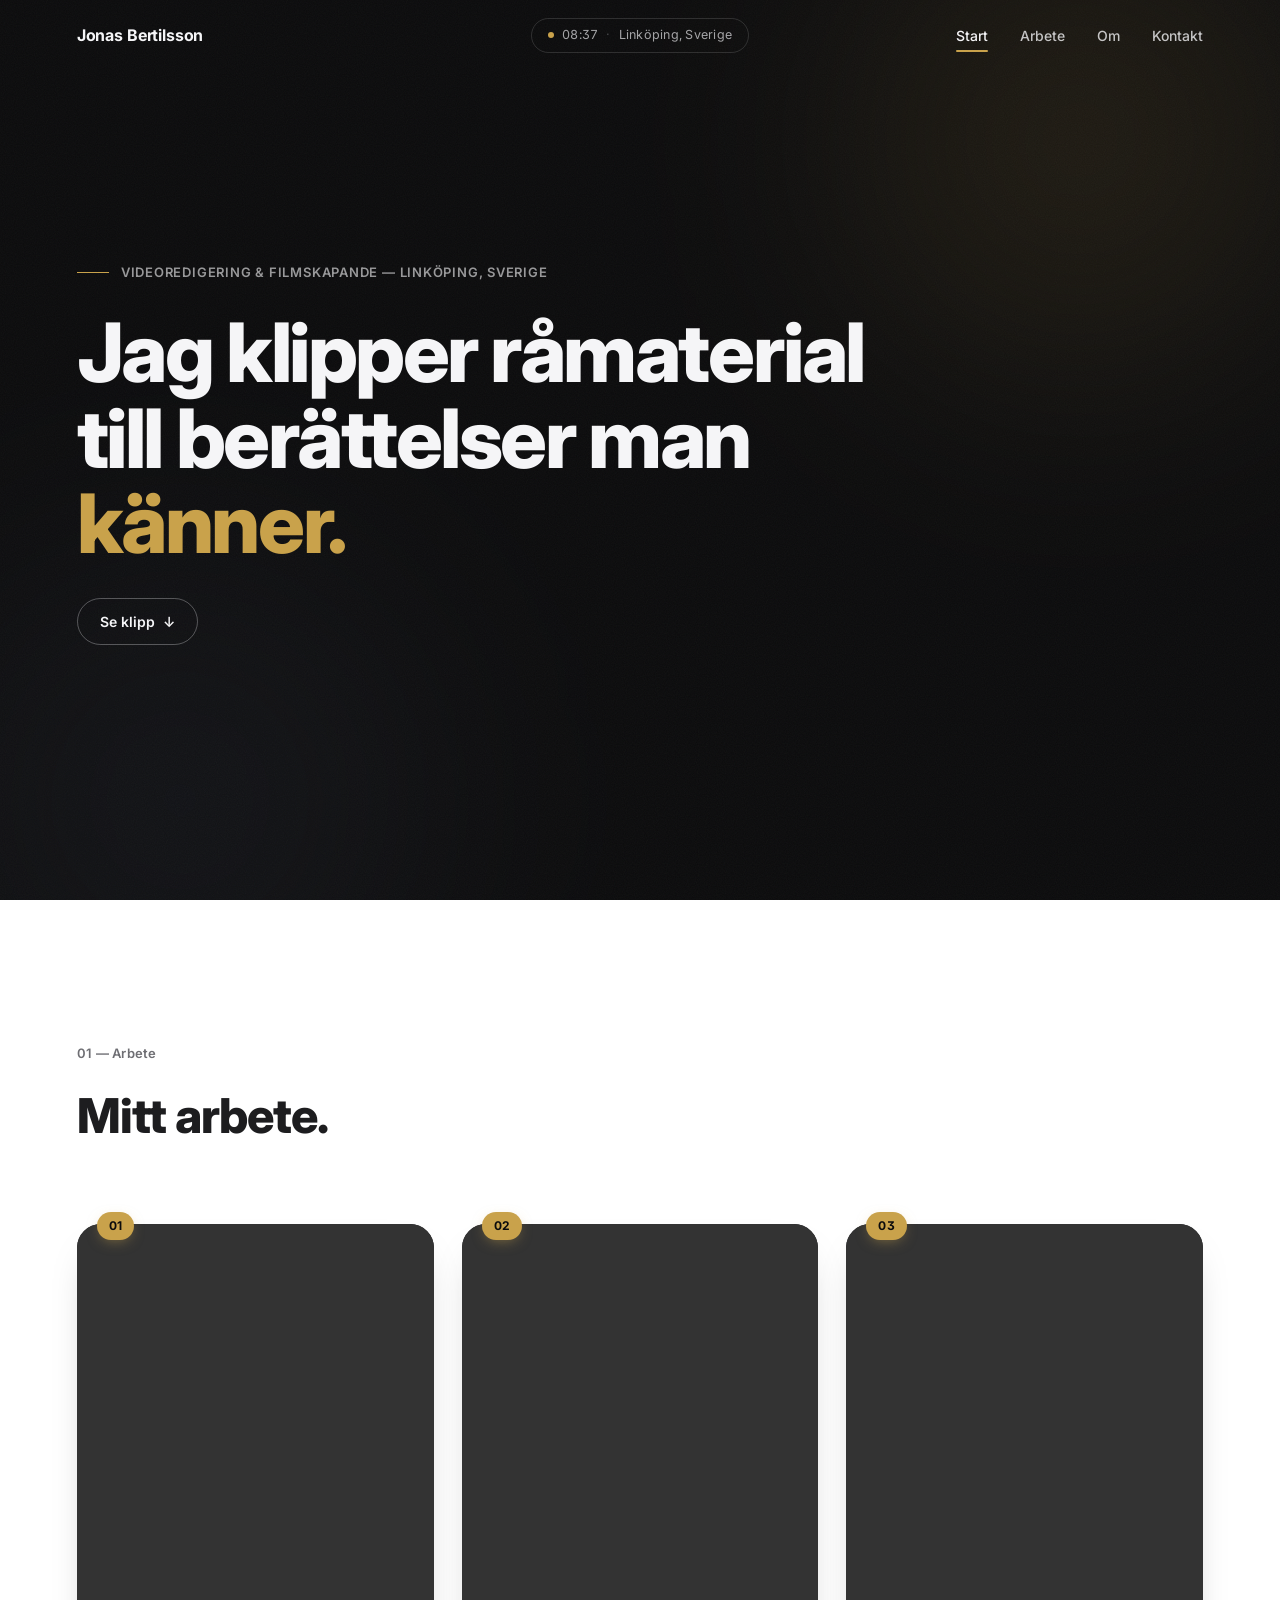
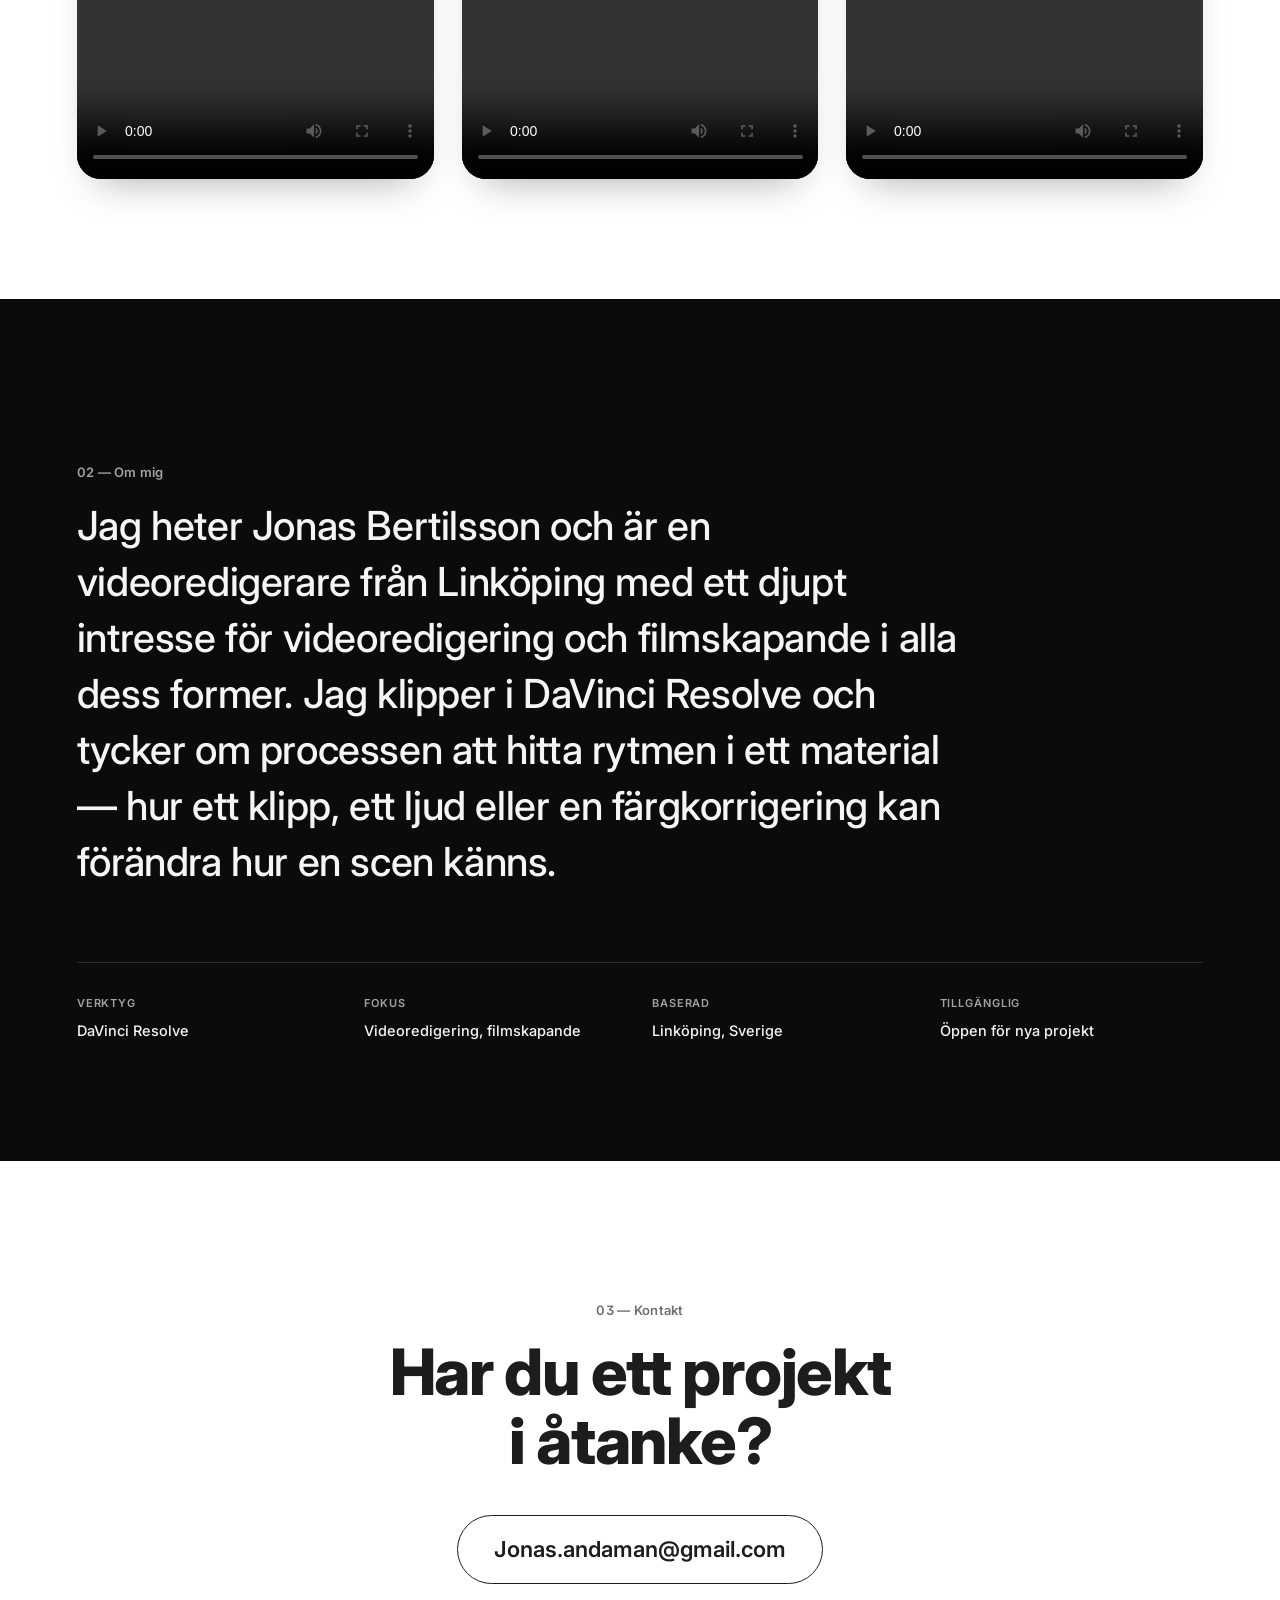
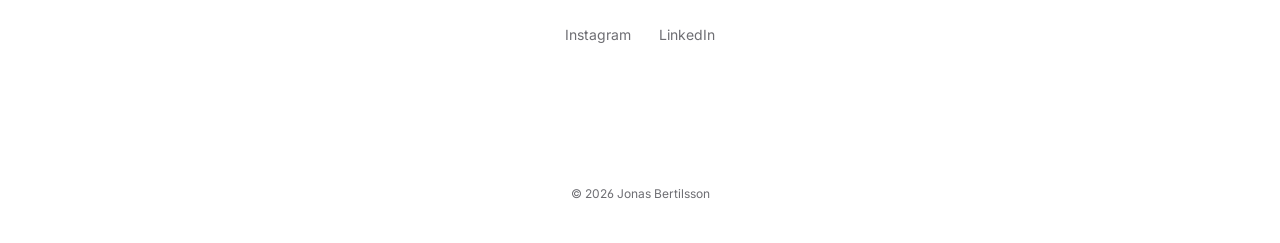
==== index.html @ c4054c6d "Add files via upload" ====
<!DOCTYPE html>
<html lang="sv">
<head>
<meta charset="UTF-8">
<meta name="viewport" content="width=device-width, initial-scale=1.0">
<title>Jonas Bertilsson — Videoredigerare</title>
<link rel="preconnect" href="https://fonts.googleapis.com">
<link rel="preconnect" href="https://fonts.gstatic.com" crossorigin>
<link href="https://fonts.googleapis.com/css2?family=Inter:wght@400;500;600;700;800&family=Inter:ital@1&display=swap" rel="stylesheet">
<link rel="stylesheet" href="style.css">
</head>
<body>

  <!-- NAV -->
  <header class="nav" id="nav">
    <a href="#hero" class="nav__brand">Jonas Bertilsson</a>

    <div class="nav__status" aria-label="Lokal tid och plats">
      <span class="nav__dot" aria-hidden="true"></span>
      <span id="clock">--:--</span>
      <span class="nav__divider" aria-hidden="true">·</span>
      <span>Linköping, Sverige</span>
    </div>

    <nav class="nav__links" aria-label="Sidnavigering">
      <a href="#hero" data-target="hero">Start</a>
      <a href="#work" data-target="work">Arbete</a>
      <a href="#about" data-target="about">Om</a>
      <a href="#contact" data-target="contact">Kontakt</a>
    </nav>
  </header>

  <main>

    <!-- HERO -->
    <section id="hero" class="hero">
      <div class="hero__atmosphere" aria-hidden="true">
        <div class="hero__glow hero__glow--1"></div>
        <div class="hero__glow hero__glow--2"></div>
        <div class="hero__grain"></div>
      </div>
      <div class="hero__content">
        <p class="hero__eyebrow">Videoredigering &amp; filmskapande — Linköping, Sverige</p>
        <h1 class="hero__title">Jag klipper råmaterial<br>till berättelser man <em>känner.</em></h1>
        <a href="#work" class="hero__scroll">Se klipp<span aria-hidden="true">↓</span></a>
      </div>
    </section>

    <!-- WORK -->
    <section id="work" class="work">
      <div class="work__intro reveal">
        <span class="eyebrow">01 — Arbete</span>
        <h2 class="work__title">Mitt arbete.</h2>
      </div>

      <div class="reel">
        <article class="reel__item reveal">
          <span class="reel__num">01</span>
          <div class="reel__video">
            <video controls preload="metadata">
              <!-- Byt ut src nedan mot sökvägen till din video -->
              <source src="videos/klipp-1.mp4" type="video/mp4">
              Din webbläsare stödjer inte video-uppspelning.
            </video>
          </div>
        </article>

        <article class="reel__item reveal">
          <span class="reel__num">02</span>
          <div class="reel__video">
            <video controls preload="metadata">
              <source src="videos/klipp-2.mp4" type="video/mp4">
              Din webbläsare stödjer inte video-uppspelning.
            </video>
          </div>
        </article>

        <article class="reel__item reveal">
          <span class="reel__num">03</span>
          <div class="reel__video">
            <video controls preload="metadata">
              <source src="videos/klipp-3.mp4" type="video/mp4">
              Din webbläsare stödjer inte video-uppspelning.
            </video>
          </div>
        </article>
      </div>
    </section>

    <!-- ABOUT -->
    <section id="about" class="about">
      <span class="eyebrow eyebrow--dark reveal">02 — Om mig</span>
      <p class="about__text reveal">
        Jag heter Jonas Bertilsson och är en videoredigerare från
        Linköping med ett djupt intresse för videoredigering och
        filmskapande i alla dess former. Jag klipper i DaVinci Resolve
        och tycker om processen att hitta rytmen i ett material — hur
        ett klipp, ett ljud eller en färgkorrigering kan förändra hur
        en scen känns.
      </p>

      <ul class="about__facts reveal">
        <li><span>Verktyg</span>DaVinci Resolve</li>
        <li><span>Fokus</span>Videoredigering, filmskapande</li>
        <li><span>Baserad</span>Linköping, Sverige</li>
        <li><span>Tillgänglig</span>Öppen för nya projekt</li>
      </ul>
    </section>

    <!-- CONTACT -->
    <section id="contact" class="contact">
      <span class="eyebrow">03 — Kontakt</span>
      <h2 class="contact__title">Har du ett projekt<br>i åtanke?</h2>
      <a href="mailto:Jonas.andaman@gmail.com" class="contact__cta">
        Jonas.andaman@gmail.com
      </a>
      <div class="contact__links">
        <a href="https://instagram.com/jonasbertilsson" target="_blank" rel="noopener">Instagram</a>
        <a href="https://www.linkedin.com/in/jonas-bertilsson-81289327b/" target="_blank" rel="noopener">LinkedIn</a>
      </div>
    </section>

  </main>

  <footer class="footer">
    <p>© 2026 Jonas Bertilsson</p>
  </footer>

  <script src="script.js"></script>
</body>
</html>
---- style.css ----
/* ============================================
   TOKENS
   ============================================ */
:root {
  --white:     #FFFFFF;
  --black:     #0B0B0C;
  --ink:       #1D1D1F;
  --ink-dark:  #F5F5F7;
  --muted:     #6E6E73;
  --muted-dark:#A1A1A6;
  --line:      #E5E5E7;
  --line-dark: #2C2C2E;
  --accent:    #C9A24B;   /* muted brushed gold, used sparingly */
  --accent-soft: rgba(201, 162, 75, 0.16);

  --font: -apple-system, BlinkMacSystemFont, 'Inter', 'Segoe UI', Roboto, Helvetica, Arial, sans-serif;

  --pad: clamp(24px, 6vw, 96px);
}

* { box-sizing: border-box; }

html { scroll-behavior: smooth; }

@media (prefers-reduced-motion: reduce) {
  html { scroll-behavior: auto; }
  * { animation: none !important; transition: none !important; }
}

body {
  margin: 0;
  background: var(--white);
  color: var(--ink);
  font-family: var(--font);
  font-size: 17px;
  line-height: 1.5;
  -webkit-font-smoothing: antialiased;
  font-feature-settings: "ss01";
}

a { color: inherit; text-decoration: none; }

img { max-width: 100%; display: block; }

.eyebrow {
  display: inline-block;
  font-size: 13px;
  font-weight: 600;
  letter-spacing: 0.02em;
  color: var(--muted);
  margin-bottom: 16px;
}

.eyebrow--dark { color: var(--muted-dark); }

/* ============================================
   NAV — sticky Apple-style pill bar
   ============================================ */
.nav {
  position: fixed;
  top: 0;
  left: 0;
  right: 0;
  z-index: 50;
  display: grid;
  grid-template-columns: 1fr auto 1fr;
  align-items: center;
  gap: 24px;
  padding: 18px var(--pad);
  transition: background 0.3s ease, padding 0.3s ease, backdrop-filter 0.3s ease;
  color: var(--ink-dark);
}

.nav.is-scrolled {
  background: rgba(11, 11, 12, 0.72);
  backdrop-filter: blur(16px) saturate(160%);
  -webkit-backdrop-filter: blur(16px) saturate(160%);
  padding: 12px var(--pad);
}

.nav__brand {
  font-weight: 700;
  font-size: 16px;
  letter-spacing: -0.01em;
  justify-self: start;
}

.nav__status {
  justify-self: center;
  display: flex;
  align-items: center;
  gap: 8px;
  font-size: 12.5px;
  font-variant-numeric: tabular-nums;
  letter-spacing: 0.02em;
  color: rgba(245, 245, 247, 0.65);
  padding: 7px 16px;
  border: 1px solid rgba(245, 245, 247, 0.14);
  border-radius: 100px;
  white-space: nowrap;
}

.nav__dot {
  width: 6px;
  height: 6px;
  border-radius: 50%;
  background: var(--accent);
  box-shadow: 0 0 0 0 rgba(201, 162, 75, 0.6);
  animation: pulse 2.4s ease-in-out infinite;
  flex-shrink: 0;
}

.nav__divider { opacity: 0.4; }

@keyframes pulse {
  0%   { box-shadow: 0 0 0 0 rgba(201, 162, 75, 0.55); }
  70%  { box-shadow: 0 0 0 6px rgba(201, 162, 75, 0); }
  100% { box-shadow: 0 0 0 0 rgba(201, 162, 75, 0); }
}

@media (max-width: 760px) {
  .nav__status span:last-child { display: none; }
  .nav__divider { display: none; }
}

.nav__links {
  display: flex;
  gap: 32px;
  justify-self: end;
}

.nav__links a {
  font-size: 14px;
  font-weight: 500;
  color: rgba(245, 245, 247, 0.78);
  transition: color 0.2s ease;
  position: relative;
}

.nav__links a:hover,
.nav__links a.active {
  color: var(--ink-dark);
}

.nav__links a.active::after {
  content: '';
  position: absolute;
  left: 0;
  right: 0;
  bottom: -6px;
  height: 2px;
  background: var(--accent);
  border-radius: 1px;
}

@media (max-width: 640px) {
  .nav__links { gap: 18px; }
  .nav__brand { font-size: 14px; }
  .nav__links a { font-size: 13px; }
}

/* ============================================
   HERO
   ============================================ */
.hero {
  position: relative;
  min-height: 100vh;
  display: flex;
  align-items: center;
  overflow: hidden;
  background: var(--black);
}

.hero__atmosphere {
  position: absolute;
  inset: 0;
  z-index: 0;
}

.hero__glow {
  position: absolute;
  border-radius: 50%;
  filter: blur(120px);
  opacity: 0.5;
  will-change: transform;
}

.hero__glow--1 {
  width: 640px;
  height: 640px;
  top: -180px;
  right: -120px;
  background: radial-gradient(circle, rgba(201,162,75,0.35), transparent 70%);
}

.hero__glow--2 {
  width: 720px;
  height: 720px;
  bottom: -260px;
  left: -180px;
  background: radial-gradient(circle, rgba(90,100,130,0.28), transparent 70%);
}

.hero__grain {
  position: absolute;
  inset: 0;
  opacity: 0.05;
  background-image: url("data:image/svg+xml,%3Csvg xmlns='http://www.w3.org/2000/svg' width='120' height='120'%3E%3Cfilter id='n'%3E%3CfeTurbulence type='fractalNoise' baseFrequency='0.9' numOctaves='2' stitchTiles='stitch'/%3E%3C/filter%3E%3Crect width='100%25' height='100%25' filter='url(%23n)'/%3E%3C/svg%3E");
  mix-blend-mode: overlay;
}

.hero__content {
  position: relative;
  z-index: 2;
  padding: 0 var(--pad);
  color: var(--ink-dark);
  max-width: 980px;
}

.hero__eyebrow {
  display: inline-flex;
  align-items: center;
  gap: 12px;
  font-size: 13px;
  font-weight: 600;
  letter-spacing: 0.06em;
  text-transform: uppercase;
  color: rgba(245, 245, 247, 0.6);
  margin: 0 0 28px 0;
}

.hero__eyebrow::before {
  content: '';
  width: 32px;
  height: 1px;
  background: var(--accent);
}

.hero__title {
  font-family: var(--font);
  font-weight: 800;
  font-size: clamp(38px, 6.4vw, 84px);
  line-height: 1.04;
  letter-spacing: -0.03em;
  margin: 0 0 32px 0;
}

.hero__title em {
  font-style: normal;
  color: var(--accent);
}

.hero__scroll {
  display: inline-flex;
  align-items: center;
  gap: 8px;
  font-size: 14px;
  font-weight: 600;
  color: var(--ink-dark);
  padding: 12px 22px;
  border: 1px solid rgba(245, 245, 247, 0.3);
  border-radius: 100px;
  transition: background 0.25s ease, border-color 0.25s ease;
}

.hero__scroll:hover {
  background: rgba(245, 245, 247, 0.12);
  border-color: rgba(245, 245, 247, 0.6);
}

.hero__scroll span { transition: transform 0.25s ease; }
.hero__scroll:hover span { transform: translateY(3px); }

/* ============================================
   WORK
   ============================================ */
.work {
  background: var(--white);
  padding: 140px var(--pad) 120px;
}

.work__intro {
  max-width: 640px;
  margin: 0 0 72px 0;
}

.work__title {
  font-family: var(--font);
  font-weight: 800;
  font-size: clamp(30px, 4vw, 48px);
  letter-spacing: -0.02em;
  margin: 0;
}

.reel {
  display: grid;
  grid-template-columns: repeat(3, 1fr);
  gap: 28px;
}

@media (max-width: 900px) {
  .reel { grid-template-columns: 1fr; }
}

.reel__item {
  position: relative;
}

.reel__num {
  position: absolute;
  top: -12px;
  left: 20px;
  z-index: 3;
  font-size: 12px;
  font-weight: 700;
  color: var(--black);
  background: var(--accent);
  padding: 5px 12px;
  border-radius: 100px;
  letter-spacing: 0.02em;
  box-shadow: 0 4px 14px -4px rgba(201, 162, 75, 0.55);
}

.reel__video {
  aspect-ratio: 9 / 14;
  background: #111113;
  border-radius: 24px;
  overflow: hidden;
  box-shadow: 0 20px 40px -20px rgba(0,0,0,0.35);
  transition: transform 0.4s cubic-bezier(0.16, 1, 0.3, 1), box-shadow 0.4s ease;
}

.reel__item:hover .reel__video {
  transform: translateY(-6px);
  box-shadow: 0 28px 56px -20px rgba(0,0,0,0.45);
}

.reel__video video {
  width: 100%;
  height: 100%;
  object-fit: cover;
  display: block;
}

/* ============================================
   ABOUT
   ============================================ */
.about {
  background: var(--black);
  color: var(--ink-dark);
  padding: 160px var(--pad) 120px;
}

.about__text {
  font-family: var(--font);
  font-weight: 500;
  font-size: clamp(24px, 3.4vw, 40px);
  line-height: 1.4;
  letter-spacing: -0.01em;
  color: var(--ink-dark);
  max-width: 900px;
  margin: 0 0 72px 0;
}

.about__facts {
  list-style: none;
  margin: 0;
  padding: 32px 0 0 0;
  border-top: 1px solid var(--line-dark);
  display: grid;
  grid-template-columns: repeat(4, 1fr);
  gap: 24px;
}

@media (max-width: 760px) {
  .about__facts { grid-template-columns: 1fr 1fr; }
}

.about__facts li {
  font-size: 14.5px;
  color: var(--ink-dark);
  font-weight: 500;
}

.about__facts span {
  display: block;
  font-size: 11px;
  letter-spacing: 0.08em;
  text-transform: uppercase;
  color: var(--muted-dark);
  margin-bottom: 8px;
  font-weight: 600;
}

/* ============================================
   CONTACT
   ============================================ */
.contact {
  background: var(--white);
  padding: 140px var(--pad) 100px;
  text-align: center;
  display: flex;
  flex-direction: column;
  align-items: center;
}

.contact__title {
  font-family: var(--font);
  font-weight: 800;
  font-size: clamp(32px, 5.5vw, 64px);
  letter-spacing: -0.02em;
  line-height: 1.08;
  margin: 0 0 40px 0;
}

.contact__cta {
  display: inline-block;
  font-size: clamp(17px, 2.2vw, 22px);
  font-weight: 600;
  color: var(--ink);
  background: transparent;
  border: 1.5px solid var(--ink);
  padding: 17px 36px;
  border-radius: 100px;
  transition: background 0.25s ease, color 0.25s ease, border-color 0.25s ease, transform 0.25s ease;
}

.contact__cta:hover {
  background: var(--ink);
  color: var(--white);
  border-color: var(--ink);
  transform: translateY(-2px);
}

.contact__links {
  display: flex;
  gap: 28px;
  margin-top: 40px;
  font-size: 14px;
}

.contact__links a {
  color: var(--muted);
  transition: color 0.2s ease;
}

.contact__links a:hover { color: var(--ink); }

/* ============================================
   FOOTER
   ============================================ */
.footer {
  padding: 28px var(--pad);
  font-size: 12px;
  color: var(--muted);
  text-align: center;
  background: var(--white);
}

/* ============================================
   SCROLL REVEAL
   ============================================ */
.reveal {
  opacity: 0;
  transform: translateY(24px);
  transition: opacity 0.8s ease, transform 0.8s cubic-bezier(0.16, 1, 0.3, 1);
}

.reveal.is-visible {
  opacity: 1;
  transform: translateY(0);
}

/* ============================================
   FOCUS STATES
   ============================================ */
a:focus-visible {
  outline: 2px solid var(--accent);
  outline-offset: 3px;
}
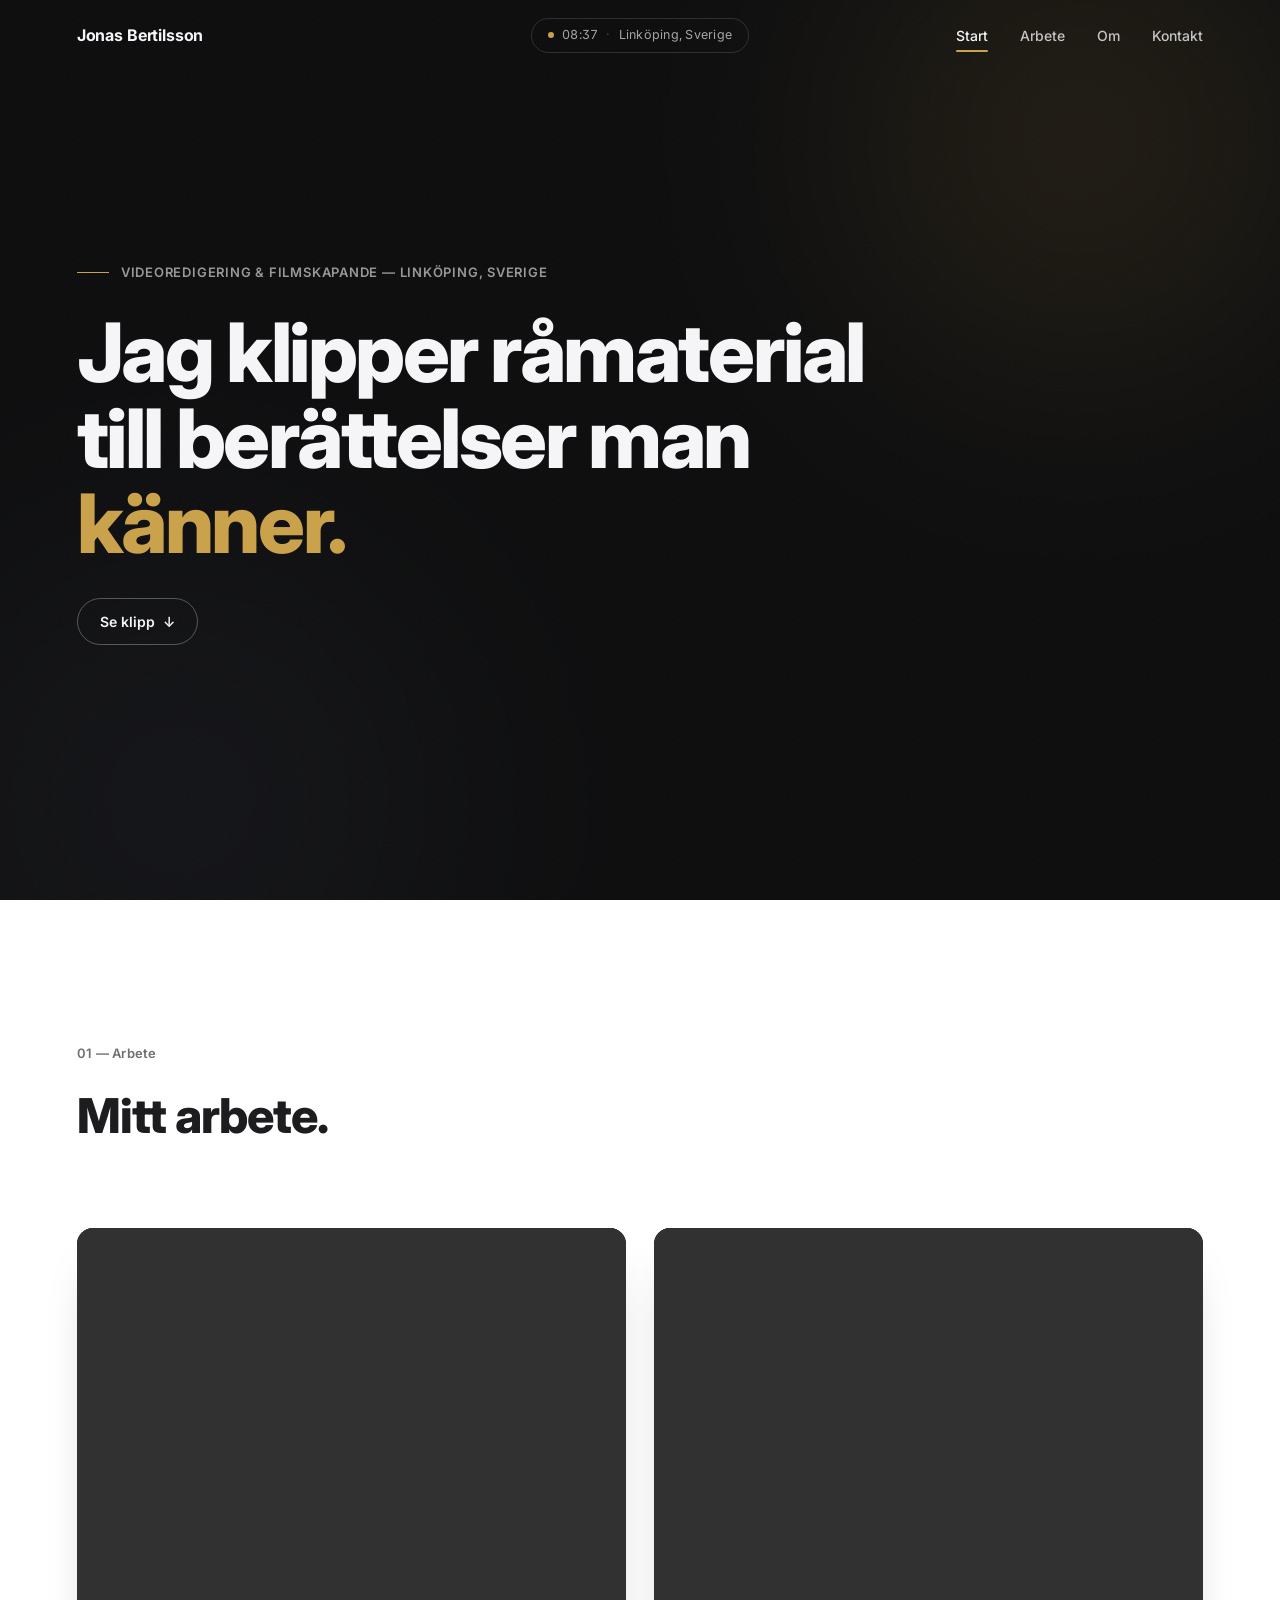
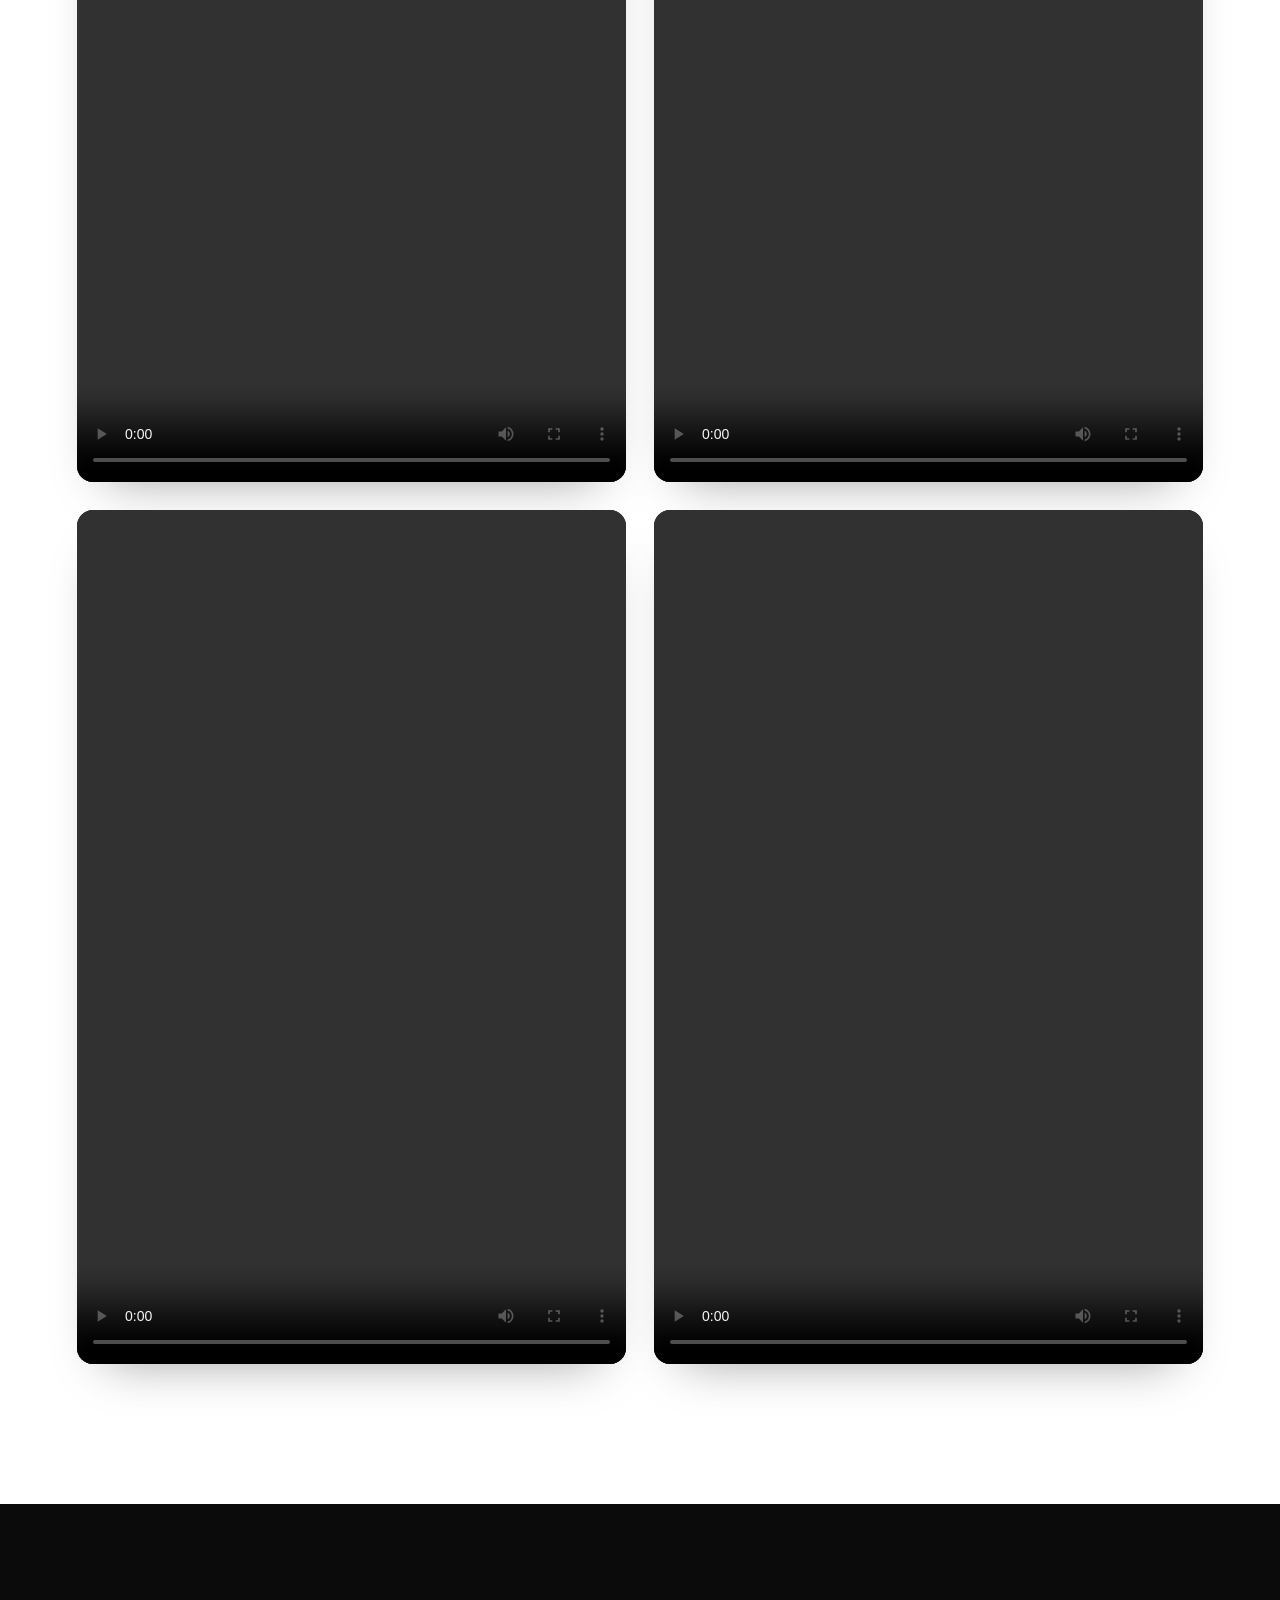
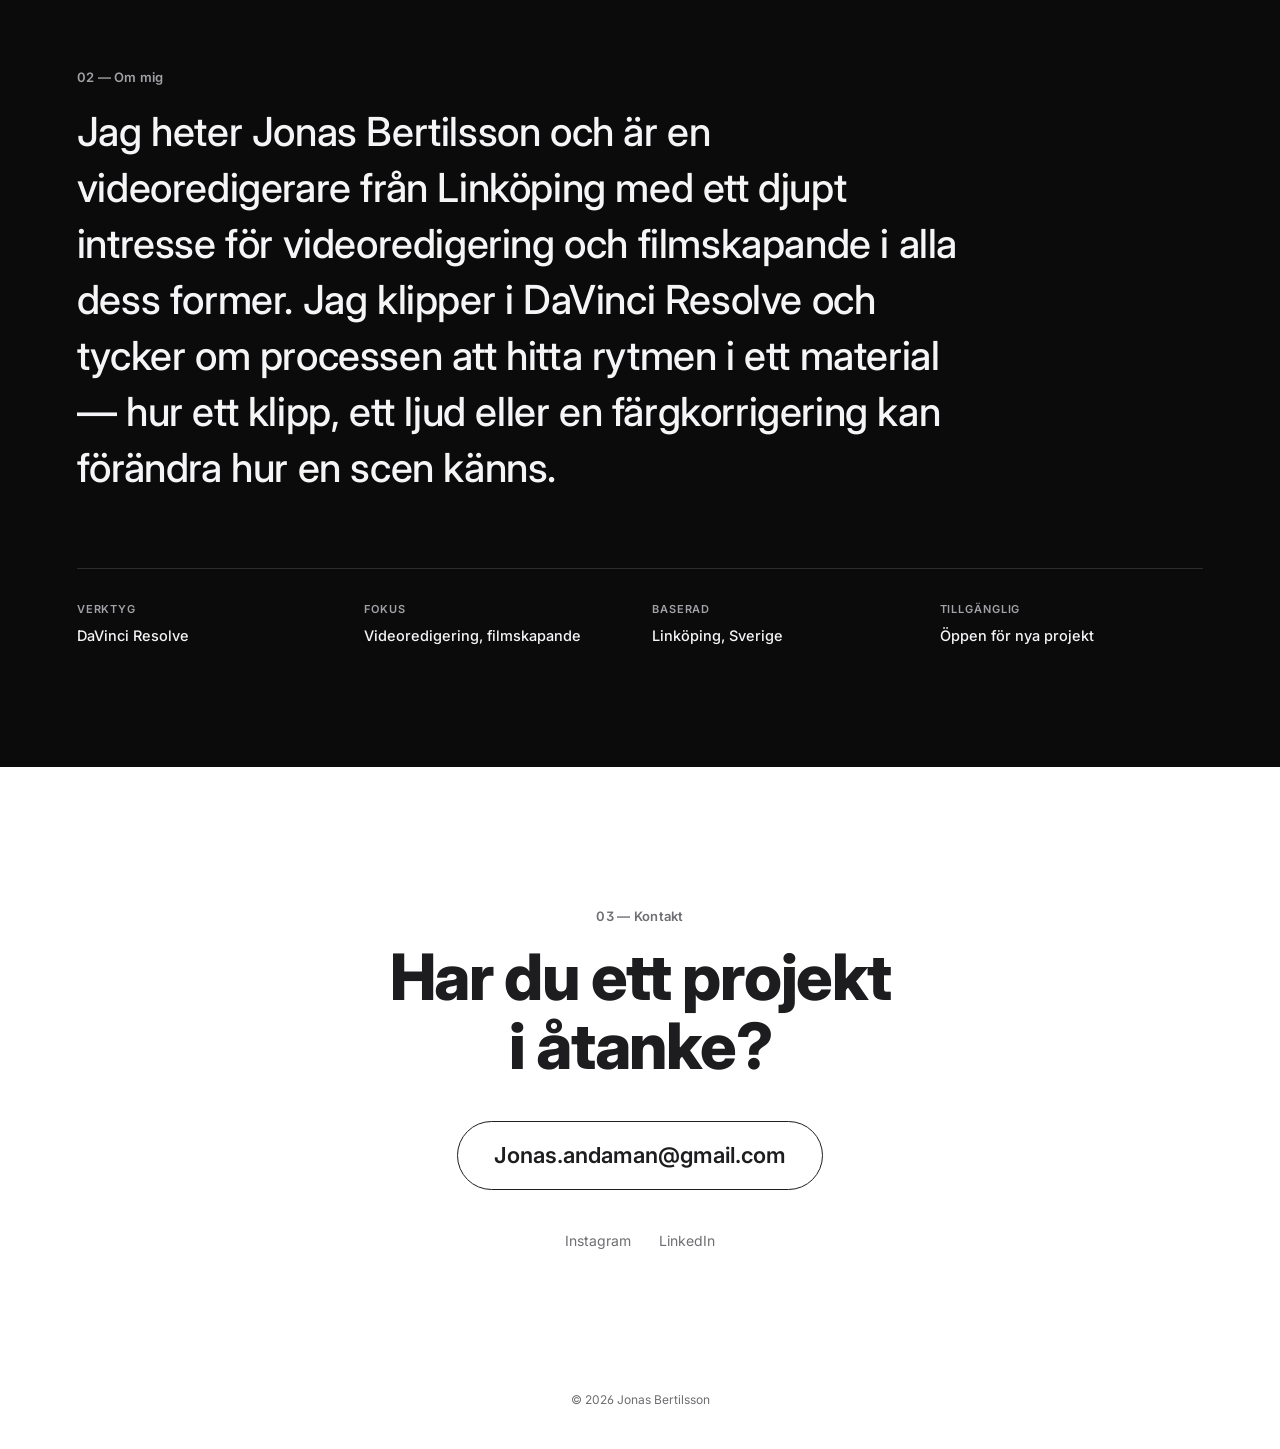
==== commit f788dce6: "Add files via upload" ====
--- a/index.html
+++ b/index.html
@@ -1,131 +1,137 @@
-<!DOCTYPE html>
-<html lang="sv">
-<head>
-<meta charset="UTF-8">
-<meta name="viewport" content="width=device-width, initial-scale=1.0">
-<title>Jonas Bertilsson — Videoredigerare</title>
-<link rel="preconnect" href="https://fonts.googleapis.com">
-<link rel="preconnect" href="https://fonts.gstatic.com" crossorigin>
-<link href="https://fonts.googleapis.com/css2?family=Inter:wght@400;500;600;700;800&family=Inter:ital@1&display=swap" rel="stylesheet">
-<link rel="stylesheet" href="style.css">
-</head>
-<body>
-
-  <!-- NAV -->
-  <header class="nav" id="nav">
-    <a href="#hero" class="nav__brand">Jonas Bertilsson</a>
-
-    <div class="nav__status" aria-label="Lokal tid och plats">
-      <span class="nav__dot" aria-hidden="true"></span>
-      <span id="clock">--:--</span>
-      <span class="nav__divider" aria-hidden="true">·</span>
-      <span>Linköping, Sverige</span>
-    </div>
-
-    <nav class="nav__links" aria-label="Sidnavigering">
-      <a href="#hero" data-target="hero">Start</a>
-      <a href="#work" data-target="work">Arbete</a>
-      <a href="#about" data-target="about">Om</a>
-      <a href="#contact" data-target="contact">Kontakt</a>
-    </nav>
-  </header>
-
-  <main>
-
-    <!-- HERO -->
-    <section id="hero" class="hero">
-      <div class="hero__atmosphere" aria-hidden="true">
-        <div class="hero__glow hero__glow--1"></div>
-        <div class="hero__glow hero__glow--2"></div>
-        <div class="hero__grain"></div>
-      </div>
-      <div class="hero__content">
-        <p class="hero__eyebrow">Videoredigering &amp; filmskapande — Linköping, Sverige</p>
-        <h1 class="hero__title">Jag klipper råmaterial<br>till berättelser man <em>känner.</em></h1>
-        <a href="#work" class="hero__scroll">Se klipp<span aria-hidden="true">↓</span></a>
-      </div>
-    </section>
-
-    <!-- WORK -->
-    <section id="work" class="work">
-      <div class="work__intro reveal">
-        <span class="eyebrow">01 — Arbete</span>
-        <h2 class="work__title">Mitt arbete.</h2>
-      </div>
-
-      <div class="reel">
-        <article class="reel__item reveal">
-          <span class="reel__num">01</span>
-          <div class="reel__video">
-            <video controls preload="metadata">
-              <!-- Byt ut src nedan mot sökvägen till din video -->
-              <source src="videos/klipp-1.mp4" type="video/mp4">
-              Din webbläsare stödjer inte video-uppspelning.
-            </video>
-          </div>
-        </article>
-
-        <article class="reel__item reveal">
-          <span class="reel__num">02</span>
-          <div class="reel__video">
-            <video controls preload="metadata">
-              <source src="videos/klipp-2.mp4" type="video/mp4">
-              Din webbläsare stödjer inte video-uppspelning.
-            </video>
-          </div>
-        </article>
-
-        <article class="reel__item reveal">
-          <span class="reel__num">03</span>
-          <div class="reel__video">
-            <video controls preload="metadata">
-              <source src="videos/klipp-3.mp4" type="video/mp4">
-              Din webbläsare stödjer inte video-uppspelning.
-            </video>
-          </div>
-        </article>
-      </div>
-    </section>
-
-    <!-- ABOUT -->
-    <section id="about" class="about">
-      <span class="eyebrow eyebrow--dark reveal">02 — Om mig</span>
-      <p class="about__text reveal">
-        Jag heter Jonas Bertilsson och är en videoredigerare från
-        Linköping med ett djupt intresse för videoredigering och
-        filmskapande i alla dess former. Jag klipper i DaVinci Resolve
-        och tycker om processen att hitta rytmen i ett material — hur
-        ett klipp, ett ljud eller en färgkorrigering kan förändra hur
-        en scen känns.
-      </p>
-
-      <ul class="about__facts reveal">
-        <li><span>Verktyg</span>DaVinci Resolve</li>
-        <li><span>Fokus</span>Videoredigering, filmskapande</li>
-        <li><span>Baserad</span>Linköping, Sverige</li>
-        <li><span>Tillgänglig</span>Öppen för nya projekt</li>
-      </ul>
-    </section>
-
-    <!-- CONTACT -->
-    <section id="contact" class="contact">
-      <span class="eyebrow">03 — Kontakt</span>
-      <h2 class="contact__title">Har du ett projekt<br>i åtanke?</h2>
-      <a href="mailto:Jonas.andaman@gmail.com" class="contact__cta">
-        Jonas.andaman@gmail.com
-      </a>
-      <div class="contact__links">
-        <a href="https://instagram.com/jonasbertilsson" target="_blank" rel="noopener">Instagram</a>
-        <a href="https://www.linkedin.com/in/jonas-bertilsson-81289327b/" target="_blank" rel="noopener">LinkedIn</a>
-      </div>
-    </section>
-
-  </main>
-
-  <footer class="footer">
-    <p>© 2026 Jonas Bertilsson</p>
-  </footer>
-
-  <script src="script.js"></script>
-</body>
-</html>+<!DOCTYPE html>
+<html lang="sv">
+<head>
+<meta charset="UTF-8">
+<meta name="viewport" content="width=device-width, initial-scale=1.0">
+<title>Jonas Bertilsson — Videoredigerare</title>
+<link rel="preconnect" href="https://fonts.googleapis.com">
+<link rel="preconnect" href="https://fonts.gstatic.com" crossorigin>
+<link href="https://fonts.googleapis.com/css2?family=Inter:wght@400;500;600;700;800&family=Inter:ital@1&display=swap" rel="stylesheet">
+<link rel="stylesheet" href="style.css">
+</head>
+<body>
+
+  <!-- NAV -->
+  <header class="nav" id="nav">
+    <a href="#hero" class="nav__brand">Jonas Bertilsson</a>
+
+    <div class="nav__status" aria-label="Lokal tid och plats">
+      <span class="nav__dot" aria-hidden="true"></span>
+      <span id="clock">--:--</span>
+      <span class="nav__divider" aria-hidden="true">·</span>
+      <span>Linköping, Sverige</span>
+    </div>
+
+    <nav class="nav__links" aria-label="Sidnavigering">
+      <a href="#hero" data-target="hero">Start</a>
+      <a href="#work" data-target="work">Arbete</a>
+      <a href="#about" data-target="about">Om</a>
+      <a href="#contact" data-target="contact">Kontakt</a>
+    </nav>
+  </header>
+
+  <main>
+
+    <!-- HERO -->
+    <section id="hero" class="hero">
+      <div class="hero__atmosphere" aria-hidden="true">
+        <div class="hero__glow hero__glow--1"></div>
+        <div class="hero__glow hero__glow--2"></div>
+        <div class="hero__grain"></div>
+      </div>
+      <div class="hero__content">
+        <p class="hero__eyebrow">Videoredigering &amp; filmskapande — Linköping, Sverige</p>
+        <h1 class="hero__title">Jag klipper råmaterial<br>till berättelser man <em>känner.</em></h1>
+        <a href="#work" class="hero__scroll">Se klipp<span aria-hidden="true">↓</span></a>
+      </div>
+    </section>
+
+    <!-- WORK -->
+    <section id="work" class="work">
+      <div class="work__intro reveal">
+        <span class="eyebrow">01 — Arbete</span>
+        <h2 class="work__title">Mitt arbete.</h2>
+      </div>
+
+      <div class="reel">
+        <article class="reel__item reel__item--letterboxed reveal">
+          <div class="reel__video">
+            <video controls preload="metadata">
+              <!-- Byt ut src nedan mot sökvägen till din video -->
+              <source src="videos/klipp-1.mp4" type="video/mp4">
+              Din webbläsare stödjer inte video-uppspelning.
+            </video>
+          </div>
+        </article>
+
+        <article class="reel__item reveal">
+          <div class="reel__video">
+            <video controls preload="metadata">
+              <source src="videos/klipp-2.mp4" type="video/mp4">
+              Din webbläsare stödjer inte video-uppspelning.
+            </video>
+          </div>
+        </article>
+
+        <article class="reel__item reveal">
+          <div class="reel__video">
+            <video controls preload="metadata">
+              <source src="videos/klipp-3.mp4" type="video/mp4">
+              Din webbläsare stödjer inte video-uppspelning.
+            </video>
+          </div>
+        </article>
+
+        <article class="reel__item reveal">
+          <div class="reel__video">
+            <video controls preload="metadata">
+              <source src="videos/klipp-4.mp4" type="video/mp4">
+              Din webbläsare stödjer inte video-uppspelning.
+            </video>
+          </div>
+        </article>
+      </div>
+    </section>
+
+    <!-- ABOUT -->
+    <section id="about" class="about">
+      <span class="eyebrow eyebrow--dark reveal">02 — Om mig</span>
+      <p class="about__text reveal">
+        Jag heter Jonas Bertilsson och är en videoredigerare från
+        Linköping med ett djupt intresse för videoredigering och
+        filmskapande i alla dess former. Jag klipper i DaVinci Resolve
+        och tycker om processen att hitta rytmen i ett material — hur
+        ett klipp, ett ljud eller en färgkorrigering kan förändra hur
+        en scen känns.
+      </p>
+
+      <ul class="about__facts reveal">
+        <li><span>Verktyg</span>DaVinci Resolve</li>
+        <li><span>Fokus</span>Videoredigering, filmskapande</li>
+        <li><span>Baserad</span>Linköping, Sverige</li>
+        <li><span>Tillgänglig</span>Öppen för nya projekt</li>
+      </ul>
+    </section>
+
+    <!-- CONTACT -->
+    <section id="contact" class="contact">
+      <span class="eyebrow">03 — Kontakt</span>
+      <h2 class="contact__title">Har du ett projekt<br>i åtanke?</h2>
+      <a href="mailto:Jonas.andaman@gmail.com" class="contact__cta">
+        Jonas.andaman@gmail.com
+      </a>
+      <div class="contact__links">
+        <a href="https://instagram.com/jonasbertilsson" target="_blank" rel="noopener">Instagram</a>
+        <a href="https://www.linkedin.com/in/jonas-bertilsson-81289327b/" target="_blank" rel="noopener">LinkedIn</a>
+      </div>
+    </section>
+
+  </main>
+
+  <footer class="footer">
+    <p>© 2026 Jonas Bertilsson</p>
+  </footer>
+
+  <script src="script.js"></script>
+</body>
+</html>
--- a/style.css
+++ b/style.css
@@ -1,480 +1,580 @@
-/* ============================================
-   TOKENS
-   ============================================ */
-:root {
-  --white:     #FFFFFF;
-  --black:     #0B0B0C;
-  --ink:       #1D1D1F;
-  --ink-dark:  #F5F5F7;
-  --muted:     #6E6E73;
-  --muted-dark:#A1A1A6;
-  --line:      #E5E5E7;
-  --line-dark: #2C2C2E;
-  --accent:    #C9A24B;   /* muted brushed gold, used sparingly */
-  --accent-soft: rgba(201, 162, 75, 0.16);
-
-  --font: -apple-system, BlinkMacSystemFont, 'Inter', 'Segoe UI', Roboto, Helvetica, Arial, sans-serif;
-
-  --pad: clamp(24px, 6vw, 96px);
-}
-
-* { box-sizing: border-box; }
-
-html { scroll-behavior: smooth; }
-
-@media (prefers-reduced-motion: reduce) {
-  html { scroll-behavior: auto; }
-  * { animation: none !important; transition: none !important; }
-}
-
-body {
-  margin: 0;
-  background: var(--white);
-  color: var(--ink);
-  font-family: var(--font);
-  font-size: 17px;
-  line-height: 1.5;
-  -webkit-font-smoothing: antialiased;
-  font-feature-settings: "ss01";
-}
-
-a { color: inherit; text-decoration: none; }
-
-img { max-width: 100%; display: block; }
-
-.eyebrow {
-  display: inline-block;
-  font-size: 13px;
-  font-weight: 600;
-  letter-spacing: 0.02em;
-  color: var(--muted);
-  margin-bottom: 16px;
-}
-
-.eyebrow--dark { color: var(--muted-dark); }
-
-/* ============================================
-   NAV — sticky Apple-style pill bar
-   ============================================ */
-.nav {
-  position: fixed;
-  top: 0;
-  left: 0;
-  right: 0;
-  z-index: 50;
-  display: grid;
-  grid-template-columns: 1fr auto 1fr;
-  align-items: center;
-  gap: 24px;
-  padding: 18px var(--pad);
-  transition: background 0.3s ease, padding 0.3s ease, backdrop-filter 0.3s ease;
-  color: var(--ink-dark);
-}
-
-.nav.is-scrolled {
-  background: rgba(11, 11, 12, 0.72);
-  backdrop-filter: blur(16px) saturate(160%);
-  -webkit-backdrop-filter: blur(16px) saturate(160%);
-  padding: 12px var(--pad);
-}
-
-.nav__brand {
-  font-weight: 700;
-  font-size: 16px;
-  letter-spacing: -0.01em;
-  justify-self: start;
-}
-
-.nav__status {
-  justify-self: center;
-  display: flex;
-  align-items: center;
-  gap: 8px;
-  font-size: 12.5px;
-  font-variant-numeric: tabular-nums;
-  letter-spacing: 0.02em;
-  color: rgba(245, 245, 247, 0.65);
-  padding: 7px 16px;
-  border: 1px solid rgba(245, 245, 247, 0.14);
-  border-radius: 100px;
-  white-space: nowrap;
-}
-
-.nav__dot {
-  width: 6px;
-  height: 6px;
-  border-radius: 50%;
-  background: var(--accent);
-  box-shadow: 0 0 0 0 rgba(201, 162, 75, 0.6);
-  animation: pulse 2.4s ease-in-out infinite;
-  flex-shrink: 0;
-}
-
-.nav__divider { opacity: 0.4; }
-
-@keyframes pulse {
-  0%   { box-shadow: 0 0 0 0 rgba(201, 162, 75, 0.55); }
-  70%  { box-shadow: 0 0 0 6px rgba(201, 162, 75, 0); }
-  100% { box-shadow: 0 0 0 0 rgba(201, 162, 75, 0); }
-}
-
-@media (max-width: 760px) {
-  .nav__status span:last-child { display: none; }
-  .nav__divider { display: none; }
-}
-
-.nav__links {
-  display: flex;
-  gap: 32px;
-  justify-self: end;
-}
-
-.nav__links a {
-  font-size: 14px;
-  font-weight: 500;
-  color: rgba(245, 245, 247, 0.78);
-  transition: color 0.2s ease;
-  position: relative;
-}
-
-.nav__links a:hover,
-.nav__links a.active {
-  color: var(--ink-dark);
-}
-
-.nav__links a.active::after {
-  content: '';
-  position: absolute;
-  left: 0;
-  right: 0;
-  bottom: -6px;
-  height: 2px;
-  background: var(--accent);
-  border-radius: 1px;
-}
-
-@media (max-width: 640px) {
-  .nav__links { gap: 18px; }
-  .nav__brand { font-size: 14px; }
-  .nav__links a { font-size: 13px; }
-}
-
-/* ============================================
-   HERO
-   ============================================ */
-.hero {
-  position: relative;
-  min-height: 100vh;
-  display: flex;
-  align-items: center;
-  overflow: hidden;
-  background: var(--black);
-}
-
-.hero__atmosphere {
-  position: absolute;
-  inset: 0;
-  z-index: 0;
-}
-
-.hero__glow {
-  position: absolute;
-  border-radius: 50%;
-  filter: blur(120px);
-  opacity: 0.5;
-  will-change: transform;
-}
-
-.hero__glow--1 {
-  width: 640px;
-  height: 640px;
-  top: -180px;
-  right: -120px;
-  background: radial-gradient(circle, rgba(201,162,75,0.35), transparent 70%);
-}
-
-.hero__glow--2 {
-  width: 720px;
-  height: 720px;
-  bottom: -260px;
-  left: -180px;
-  background: radial-gradient(circle, rgba(90,100,130,0.28), transparent 70%);
-}
-
-.hero__grain {
-  position: absolute;
-  inset: 0;
-  opacity: 0.05;
-  background-image: url("data:image/svg+xml,%3Csvg xmlns='http://www.w3.org/2000/svg' width='120' height='120'%3E%3Cfilter id='n'%3E%3CfeTurbulence type='fractalNoise' baseFrequency='0.9' numOctaves='2' stitchTiles='stitch'/%3E%3C/filter%3E%3Crect width='100%25' height='100%25' filter='url(%23n)'/%3E%3C/svg%3E");
-  mix-blend-mode: overlay;
-}
-
-.hero__content {
-  position: relative;
-  z-index: 2;
-  padding: 0 var(--pad);
-  color: var(--ink-dark);
-  max-width: 980px;
-}
-
-.hero__eyebrow {
-  display: inline-flex;
-  align-items: center;
-  gap: 12px;
-  font-size: 13px;
-  font-weight: 600;
-  letter-spacing: 0.06em;
-  text-transform: uppercase;
-  color: rgba(245, 245, 247, 0.6);
-  margin: 0 0 28px 0;
-}
-
-.hero__eyebrow::before {
-  content: '';
-  width: 32px;
-  height: 1px;
-  background: var(--accent);
-}
-
-.hero__title {
-  font-family: var(--font);
-  font-weight: 800;
-  font-size: clamp(38px, 6.4vw, 84px);
-  line-height: 1.04;
-  letter-spacing: -0.03em;
-  margin: 0 0 32px 0;
-}
-
-.hero__title em {
-  font-style: normal;
-  color: var(--accent);
-}
-
-.hero__scroll {
-  display: inline-flex;
-  align-items: center;
-  gap: 8px;
-  font-size: 14px;
-  font-weight: 600;
-  color: var(--ink-dark);
-  padding: 12px 22px;
-  border: 1px solid rgba(245, 245, 247, 0.3);
-  border-radius: 100px;
-  transition: background 0.25s ease, border-color 0.25s ease;
-}
-
-.hero__scroll:hover {
-  background: rgba(245, 245, 247, 0.12);
-  border-color: rgba(245, 245, 247, 0.6);
-}
-
-.hero__scroll span { transition: transform 0.25s ease; }
-.hero__scroll:hover span { transform: translateY(3px); }
-
-/* ============================================
-   WORK
-   ============================================ */
-.work {
-  background: var(--white);
-  padding: 140px var(--pad) 120px;
-}
-
-.work__intro {
-  max-width: 640px;
-  margin: 0 0 72px 0;
-}
-
-.work__title {
-  font-family: var(--font);
-  font-weight: 800;
-  font-size: clamp(30px, 4vw, 48px);
-  letter-spacing: -0.02em;
-  margin: 0;
-}
-
-.reel {
-  display: grid;
-  grid-template-columns: repeat(3, 1fr);
-  gap: 28px;
-}
-
-@media (max-width: 900px) {
-  .reel { grid-template-columns: 1fr; }
-}
-
-.reel__item {
-  position: relative;
-}
-
-.reel__num {
-  position: absolute;
-  top: -12px;
-  left: 20px;
-  z-index: 3;
-  font-size: 12px;
-  font-weight: 700;
-  color: var(--black);
-  background: var(--accent);
-  padding: 5px 12px;
-  border-radius: 100px;
-  letter-spacing: 0.02em;
-  box-shadow: 0 4px 14px -4px rgba(201, 162, 75, 0.55);
-}
-
-.reel__video {
-  aspect-ratio: 9 / 14;
-  background: #111113;
-  border-radius: 24px;
-  overflow: hidden;
-  box-shadow: 0 20px 40px -20px rgba(0,0,0,0.35);
-  transition: transform 0.4s cubic-bezier(0.16, 1, 0.3, 1), box-shadow 0.4s ease;
-}
-
-.reel__item:hover .reel__video {
-  transform: translateY(-6px);
-  box-shadow: 0 28px 56px -20px rgba(0,0,0,0.45);
-}
-
-.reel__video video {
-  width: 100%;
-  height: 100%;
-  object-fit: cover;
-  display: block;
-}
-
-/* ============================================
-   ABOUT
-   ============================================ */
-.about {
-  background: var(--black);
-  color: var(--ink-dark);
-  padding: 160px var(--pad) 120px;
-}
-
-.about__text {
-  font-family: var(--font);
-  font-weight: 500;
-  font-size: clamp(24px, 3.4vw, 40px);
-  line-height: 1.4;
-  letter-spacing: -0.01em;
-  color: var(--ink-dark);
-  max-width: 900px;
-  margin: 0 0 72px 0;
-}
-
-.about__facts {
-  list-style: none;
-  margin: 0;
-  padding: 32px 0 0 0;
-  border-top: 1px solid var(--line-dark);
-  display: grid;
-  grid-template-columns: repeat(4, 1fr);
-  gap: 24px;
-}
-
-@media (max-width: 760px) {
-  .about__facts { grid-template-columns: 1fr 1fr; }
-}
-
-.about__facts li {
-  font-size: 14.5px;
-  color: var(--ink-dark);
-  font-weight: 500;
-}
-
-.about__facts span {
-  display: block;
-  font-size: 11px;
-  letter-spacing: 0.08em;
-  text-transform: uppercase;
-  color: var(--muted-dark);
-  margin-bottom: 8px;
-  font-weight: 600;
-}
-
-/* ============================================
-   CONTACT
-   ============================================ */
-.contact {
-  background: var(--white);
-  padding: 140px var(--pad) 100px;
-  text-align: center;
-  display: flex;
-  flex-direction: column;
-  align-items: center;
-}
-
-.contact__title {
-  font-family: var(--font);
-  font-weight: 800;
-  font-size: clamp(32px, 5.5vw, 64px);
-  letter-spacing: -0.02em;
-  line-height: 1.08;
-  margin: 0 0 40px 0;
-}
-
-.contact__cta {
-  display: inline-block;
-  font-size: clamp(17px, 2.2vw, 22px);
-  font-weight: 600;
-  color: var(--ink);
-  background: transparent;
-  border: 1.5px solid var(--ink);
-  padding: 17px 36px;
-  border-radius: 100px;
-  transition: background 0.25s ease, color 0.25s ease, border-color 0.25s ease, transform 0.25s ease;
-}
-
-.contact__cta:hover {
-  background: var(--ink);
-  color: var(--white);
-  border-color: var(--ink);
-  transform: translateY(-2px);
-}
-
-.contact__links {
-  display: flex;
-  gap: 28px;
-  margin-top: 40px;
-  font-size: 14px;
-}
-
-.contact__links a {
-  color: var(--muted);
-  transition: color 0.2s ease;
-}
-
-.contact__links a:hover { color: var(--ink); }
-
-/* ============================================
-   FOOTER
-   ============================================ */
-.footer {
-  padding: 28px var(--pad);
-  font-size: 12px;
-  color: var(--muted);
-  text-align: center;
-  background: var(--white);
-}
-
-/* ============================================
-   SCROLL REVEAL
-   ============================================ */
-.reveal {
-  opacity: 0;
-  transform: translateY(24px);
-  transition: opacity 0.8s ease, transform 0.8s cubic-bezier(0.16, 1, 0.3, 1);
-}
-
-.reveal.is-visible {
-  opacity: 1;
-  transform: translateY(0);
-}
-
-/* ============================================
-   FOCUS STATES
-   ============================================ */
-a:focus-visible {
-  outline: 2px solid var(--accent);
-  outline-offset: 3px;
-}+/* ============================================
+   TOKENS
+   ============================================ */
+:root {
+  --white:     #FFFFFF;
+  --black:     #0B0B0C;
+  --ink:       #1D1D1F;
+  --ink-dark:  #F5F5F7;
+  --muted:     #6E6E73;
+  --muted-dark:#A1A1A6;
+  --line:      #E5E5E7;
+  --line-dark: #2C2C2E;
+  --accent:    #C9A24B;   /* muted brushed gold, used sparingly */
+  --accent-soft: rgba(201, 162, 75, 0.16);
+
+  --font: -apple-system, BlinkMacSystemFont, 'Inter', 'Segoe UI', Roboto, Helvetica, Arial, sans-serif;
+
+  --pad: clamp(24px, 6vw, 96px);
+  --reel-gap: clamp(16px, 2.2vw, 28px); /* mellanrummet mellan alla klipp i bento-rutnätet */
+}
+
+* { box-sizing: border-box; }
+
+html { scroll-behavior: smooth; }
+
+@media (prefers-reduced-motion: reduce) {
+  html { scroll-behavior: auto; }
+  * { animation: none !important; transition: none !important; }
+}
+
+body {
+  margin: 0;
+  background: var(--white);
+  color: var(--ink);
+  font-family: var(--font);
+  font-size: 17px;
+  line-height: 1.5;
+  -webkit-font-smoothing: antialiased;
+  font-feature-settings: "ss01";
+}
+
+a { color: inherit; text-decoration: none; }
+
+img { max-width: 100%; display: block; }
+
+.eyebrow {
+  display: inline-block;
+  font-size: 13px;
+  font-weight: 600;
+  letter-spacing: 0.02em;
+  color: var(--muted);
+  margin-bottom: 16px;
+}
+
+.eyebrow--dark { color: var(--muted-dark); }
+
+/* ============================================
+   NAV — sticky Apple-style pill bar
+   ============================================ */
+.nav {
+  position: fixed;
+  top: 0;
+  left: 0;
+  right: 0;
+  z-index: 50;
+  display: grid;
+  grid-template-columns: 1fr auto 1fr;
+  align-items: center;
+  gap: 24px;
+  padding: 18px var(--pad);
+  transition: background 0.3s ease, padding 0.3s ease, backdrop-filter 0.3s ease;
+  color: var(--ink-dark);
+}
+
+.nav.is-scrolled {
+  background: rgba(11, 11, 12, 0.72);
+  backdrop-filter: blur(16px) saturate(160%);
+  -webkit-backdrop-filter: blur(16px) saturate(160%);
+  padding: 12px var(--pad);
+}
+
+.nav__brand {
+  font-weight: 700;
+  font-size: 16px;
+  letter-spacing: -0.01em;
+  justify-self: start;
+  white-space: nowrap;
+}
+
+.nav__status {
+  justify-self: center;
+  display: flex;
+  align-items: center;
+  gap: 8px;
+  font-size: 12.5px;
+  font-variant-numeric: tabular-nums;
+  letter-spacing: 0.02em;
+  color: rgba(245, 245, 247, 0.65);
+  padding: 7px 16px;
+  border: 1px solid rgba(245, 245, 247, 0.14);
+  border-radius: 100px;
+  white-space: nowrap;
+}
+
+.nav__dot {
+  width: 6px;
+  height: 6px;
+  border-radius: 50%;
+  background: var(--accent);
+  box-shadow: 0 0 0 0 rgba(201, 162, 75, 0.6);
+  animation: pulse 2.4s ease-in-out infinite;
+  flex-shrink: 0;
+}
+
+.nav__divider { opacity: 0.4; }
+
+@keyframes pulse {
+  0%   { box-shadow: 0 0 0 0 rgba(201, 162, 75, 0.55); }
+  70%  { box-shadow: 0 0 0 6px rgba(201, 162, 75, 0); }
+  100% { box-shadow: 0 0 0 0 rgba(201, 162, 75, 0); }
+}
+
+@media (max-width: 760px) {
+  .nav__status span:last-child { display: none; }
+  .nav__divider { display: none; }
+}
+
+.nav__links {
+  display: flex;
+  gap: 32px;
+  justify-self: end;
+  min-width: 0; /* låter länkarna krympa/scrolla istället för att tvinga ut sidan i bredd */
+}
+
+.nav__links a {
+  font-size: 14px;
+  font-weight: 500;
+  color: rgba(245, 245, 247, 0.78);
+  transition: color 0.2s ease;
+  position: relative;
+  white-space: nowrap;
+}
+
+.nav__links a:hover,
+.nav__links a.active {
+  color: var(--ink-dark);
+}
+
+.nav__links a.active::after {
+  content: '';
+  position: absolute;
+  left: 0;
+  right: 0;
+  bottom: -6px;
+  height: 2px;
+  background: var(--accent);
+  border-radius: 1px;
+}
+
+/* Mobil: om det inte finns plats för alla rubriker krymper de först.
+   Räcker inte det (t.ex. mycket smala skärmar) blir menyn istället
+   horisontellt skrollbar så att "Kontakt" m.fl. alltid går att nå. */
+@media (max-width: 640px) {
+  .nav {
+    grid-template-columns: minmax(0, auto) minmax(0, 1fr);
+    gap: 10px;
+    padding: 14px 16px;
+  }
+  .nav.is-scrolled { padding: 10px 16px; }
+  .nav__status { display: none; } /* för trångt för klocka/plats på små skärmar */
+
+  .nav__brand {
+    font-size: 13.5px;
+    min-width: 0;
+    overflow: hidden;
+    text-overflow: ellipsis;
+  }
+
+  .nav__links {
+    gap: 14px;
+    overflow-x: auto;
+    overflow-y: hidden;
+    -webkit-overflow-scrolling: touch;
+    scroll-snap-type: x proximity;
+    scrollbar-width: none; /* Firefox */
+    -ms-overflow-style: none; /* äldre Edge */
+    padding-block: 2px; /* litet utrymme så fokus-ringen inte klipps */
+  }
+
+  .nav__links::-webkit-scrollbar { display: none; } /* Chrome/Safari */
+
+  .nav__links a {
+    font-size: 12.5px;
+    scroll-snap-align: end;
+  }
+}
+
+@media (max-width: 400px) {
+  .nav__links { gap: 10px; }
+  .nav__links a { font-size: 11.5px; }
+  .nav__brand { font-size: 12.5px; }
+}
+
+/* ============================================
+   HERO
+   ============================================ */
+.hero {
+  position: relative;
+  min-height: 100vh;
+  display: flex;
+  align-items: center;
+  overflow: hidden;
+  background: var(--black);
+}
+
+.hero__atmosphere {
+  position: absolute;
+  inset: 0;
+  z-index: 0;
+}
+
+.hero__glow {
+  position: absolute;
+  border-radius: 50%;
+  filter: blur(120px);
+  opacity: 0.5;
+  will-change: transform;
+}
+
+.hero__glow--1 {
+  width: 640px;
+  height: 640px;
+  top: -180px;
+  right: -120px;
+  background: radial-gradient(circle, rgba(201,162,75,0.35), transparent 70%);
+}
+
+.hero__glow--2 {
+  width: 720px;
+  height: 720px;
+  bottom: -260px;
+  left: -180px;
+  background: radial-gradient(circle, rgba(90,100,130,0.28), transparent 70%);
+}
+
+.hero__grain {
+  position: absolute;
+  inset: 0;
+  opacity: 0.05;
+  background-image: url("data:image/svg+xml,%3Csvg xmlns='http://www.w3.org/2000/svg' width='120' height='120'%3E%3Cfilter id='n'%3E%3CfeTurbulence type='fractalNoise' baseFrequency='0.9' numOctaves='2' stitchTiles='stitch'/%3E%3C/filter%3E%3Crect width='100%25' height='100%25' filter='url(%23n)'/%3E%3C/svg%3E");
+  mix-blend-mode: overlay;
+}
+
+.hero__content {
+  position: relative;
+  z-index: 2;
+  padding: 0 var(--pad);
+  color: var(--ink-dark);
+  max-width: 980px;
+}
+
+.hero__eyebrow {
+  display: inline-flex;
+  align-items: center;
+  gap: 12px;
+  font-size: 13px;
+  font-weight: 600;
+  letter-spacing: 0.06em;
+  text-transform: uppercase;
+  color: rgba(245, 245, 247, 0.6);
+  margin: 0 0 28px 0;
+}
+
+.hero__eyebrow::before {
+  content: '';
+  width: 32px;
+  height: 1px;
+  background: var(--accent);
+}
+
+.hero__title {
+  font-family: var(--font);
+  font-weight: 800;
+  font-size: clamp(38px, 6.4vw, 84px);
+  line-height: 1.04;
+  letter-spacing: -0.03em;
+  margin: 0 0 32px 0;
+}
+
+.hero__title em {
+  font-style: normal;
+  color: var(--accent);
+}
+
+.hero__scroll {
+  display: inline-flex;
+  align-items: center;
+  gap: 8px;
+  font-size: 14px;
+  font-weight: 600;
+  color: var(--ink-dark);
+  padding: 12px 22px;
+  border: 1px solid rgba(245, 245, 247, 0.3);
+  border-radius: 100px;
+  transition: background 0.25s ease, border-color 0.25s ease;
+}
+
+.hero__scroll:hover {
+  background: rgba(245, 245, 247, 0.12);
+  border-color: var(--accent);
+}
+
+.hero__scroll span { transition: transform 0.25s ease; }
+.hero__scroll:hover span { transform: translateY(3px); }
+
+/* ============================================
+   WORK
+   ============================================ */
+.work {
+  background: var(--white);
+  padding: 140px var(--pad) 120px;
+}
+
+.work__intro {
+  max-width: 640px;
+  margin: 0 0 72px 0;
+}
+
+.work__title {
+  font-family: var(--font);
+  font-weight: 800;
+  font-size: clamp(30px, 4vw, 48px);
+  letter-spacing: -0.02em;
+  margin: 0;
+}
+
+/* Klippen är i mobilformat (stående, 9:14) och visas som en luftig,
+   horisontellt scrollbar filmremsa. Mellanrummet mellan klippen sätts
+   med riktig "gap" (garanterat lika stort, oavsett antal klipp) och
+   ".work" ovanför står redan för vänster/höger-marginalen, så remsan
+   linjerar med rubriken istället för att sticka ut mot kanten. */
+.reel {
+  display: flex;
+  justify-content: space-between;
+  gap: var(--reel-gap);
+  overflow-x: auto;
+  overflow-y: hidden;
+  scroll-snap-type: x mandatory;
+  padding: 4px 0 20px;
+  scrollbar-width: thin;
+  scrollbar-color: var(--accent) transparent;
+}
+
+.reel::-webkit-scrollbar { height: 6px; }
+.reel::-webkit-scrollbar-track { background: transparent; }
+.reel::-webkit-scrollbar-thumb {
+  background: var(--accent);
+  border-radius: 100px;
+}
+
+.reel__item {
+  position: relative;
+  flex: 0 0 auto;
+  scroll-snap-align: start;
+  height: min(76vh, 700px);
+}
+
+.reel__video {
+  height: 100%;
+  width: auto;
+  aspect-ratio: 9 / 14;
+  background: #111113;
+  border-radius: 16px;
+  overflow: hidden;
+  filter: saturate(0.94) brightness(0.97);
+  box-shadow: 0 24px 48px -28px rgba(0, 0, 0, 0.4);
+  transition: filter 0.4s ease, box-shadow 0.4s ease;
+}
+
+.reel__item:hover .reel__video {
+  filter: saturate(1) brightness(1.02);
+  box-shadow: 0 28px 56px -24px rgba(0, 0, 0, 0.5), 0 0 0 1px var(--accent-soft);
+}
+
+.reel__video video {
+  width: 100%;
+  height: 100%;
+  object-fit: cover;
+  display: block;
+}
+
+/* Klipp-1 är en färdig annons redan monterad i en bred kanvas med
+   svarta fält runt själva innehållet — inbränt i filen, inte något
+   CSS kan beskära bort. "Cover" zoomar och klipper konstigt utan att
+   bli av med fälten. Visa den hela istället ("contain") mot samma
+   mörka bakgrund, så ser det medvetet ut snarare än trasigt. */
+.reel__item--letterboxed .reel__video video {
+  object-fit: contain;
+}
+
+/* Håll zoom-hover-effekten borta från nativ helskärm — annars stannar
+   den kvar när man klickar helskärmsknappen i spelaren, vilket gjorde
+   att videon aldrig verkade fylla hela skärmen ordentligt. */
+video:fullscreen,
+video:-webkit-full-screen,
+video:-moz-full-screen {
+  transform: none !important;
+  width: 100%;
+  height: 100%;
+}
+
+/* Ipads och mellanstora laptops (ung. 641–1400px): fyra porträttklipp i
+   en rad blir för brett för att få plats utan att behöva scrolla i sidled.
+   Visa dem istället i ett 2×2-rutnät — sidan scrollar bara vertikalt som
+   vanligt, precis som resten av sidan. */
+@media (min-width: 641px) and (max-width: 1400px) {
+  .reel {
+    display: grid;
+    grid-template-columns: repeat(2, 1fr);
+    overflow: visible;
+  }
+  .reel__item {
+    width: 100%;
+    height: auto;
+    aspect-ratio: 9 / 14;
+  }
+}
+
+@media (max-width: 640px) {
+  .reel {
+    flex-direction: column;
+    justify-content: flex-start;
+    overflow-x: visible;
+    overflow-y: visible;
+    scroll-snap-type: none;
+  }
+  .reel__item {
+    width: 100%;
+    height: auto;
+    aspect-ratio: 9 / 14;
+  }
+}
+
+/* ============================================
+   ABOUT
+   ============================================ */
+.about {
+  background: var(--black);
+  color: var(--ink-dark);
+  padding: 160px var(--pad) 120px;
+}
+
+.about__text {
+  font-family: var(--font);
+  font-weight: 500;
+  font-size: clamp(24px, 3.4vw, 40px);
+  line-height: 1.4;
+  letter-spacing: -0.01em;
+  color: var(--ink-dark);
+  max-width: 900px;
+  margin: 0 0 72px 0;
+}
+
+.about__facts {
+  list-style: none;
+  margin: 0;
+  padding: 32px 0 0 0;
+  border-top: 1px solid var(--line-dark);
+  display: grid;
+  grid-template-columns: repeat(4, 1fr);
+  gap: 24px;
+}
+
+@media (max-width: 760px) {
+  .about__facts { grid-template-columns: 1fr 1fr; }
+}
+
+.about__facts li {
+  font-size: 14.5px;
+  color: var(--ink-dark);
+  font-weight: 500;
+}
+
+.about__facts span {
+  display: block;
+  font-size: 11px;
+  letter-spacing: 0.08em;
+  text-transform: uppercase;
+  color: var(--muted-dark);
+  margin-bottom: 8px;
+  font-weight: 600;
+}
+
+/* ============================================
+   CONTACT
+   ============================================ */
+.contact {
+  background: var(--white);
+  padding: 140px var(--pad) 100px;
+  text-align: center;
+  display: flex;
+  flex-direction: column;
+  align-items: center;
+}
+
+.contact__title {
+  font-family: var(--font);
+  font-weight: 800;
+  font-size: clamp(32px, 5.5vw, 64px);
+  letter-spacing: -0.02em;
+  line-height: 1.08;
+  margin: 0 0 40px 0;
+}
+
+.contact__cta {
+  display: inline-block;
+  font-size: clamp(17px, 2.2vw, 22px);
+  font-weight: 600;
+  color: var(--ink);
+  background: transparent;
+  border: 1.5px solid var(--ink);
+  padding: 17px 36px;
+  border-radius: 100px;
+  transition: background 0.25s ease, color 0.25s ease, border-color 0.25s ease, transform 0.25s ease, box-shadow 0.25s ease;
+}
+
+.contact__cta:hover {
+  background: var(--ink);
+  color: var(--white);
+  border-color: var(--ink);
+  transform: translateY(-2px);
+  box-shadow: 0 16px 32px -18px rgba(0, 0, 0, 0.5), 0 0 0 1px var(--accent-soft);
+}
+
+.contact__links {
+  display: flex;
+  gap: 28px;
+  margin-top: 40px;
+  font-size: 14px;
+}
+
+.contact__links a {
+  color: var(--muted);
+  transition: color 0.2s ease;
+}
+
+.contact__links a:hover { color: var(--ink); }
+
+/* ============================================
+   FOOTER
+   ============================================ */
+.footer {
+  padding: 28px var(--pad);
+  font-size: 12px;
+  color: var(--muted);
+  text-align: center;
+  background: var(--white);
+}
+
+/* ============================================
+   SCROLL REVEAL
+   ============================================ */
+.reveal {
+  opacity: 0;
+  transform: translateY(24px);
+  transition: opacity 0.8s ease, transform 0.8s cubic-bezier(0.16, 1, 0.3, 1);
+}
+
+.reveal.is-visible {
+  opacity: 1;
+  transform: translateY(0);
+}
+
+/* ============================================
+   FOCUS STATES
+   ============================================ */
+a:focus-visible {
+  outline: 2px solid var(--accent);
+  outline-offset: 3px;
+}
